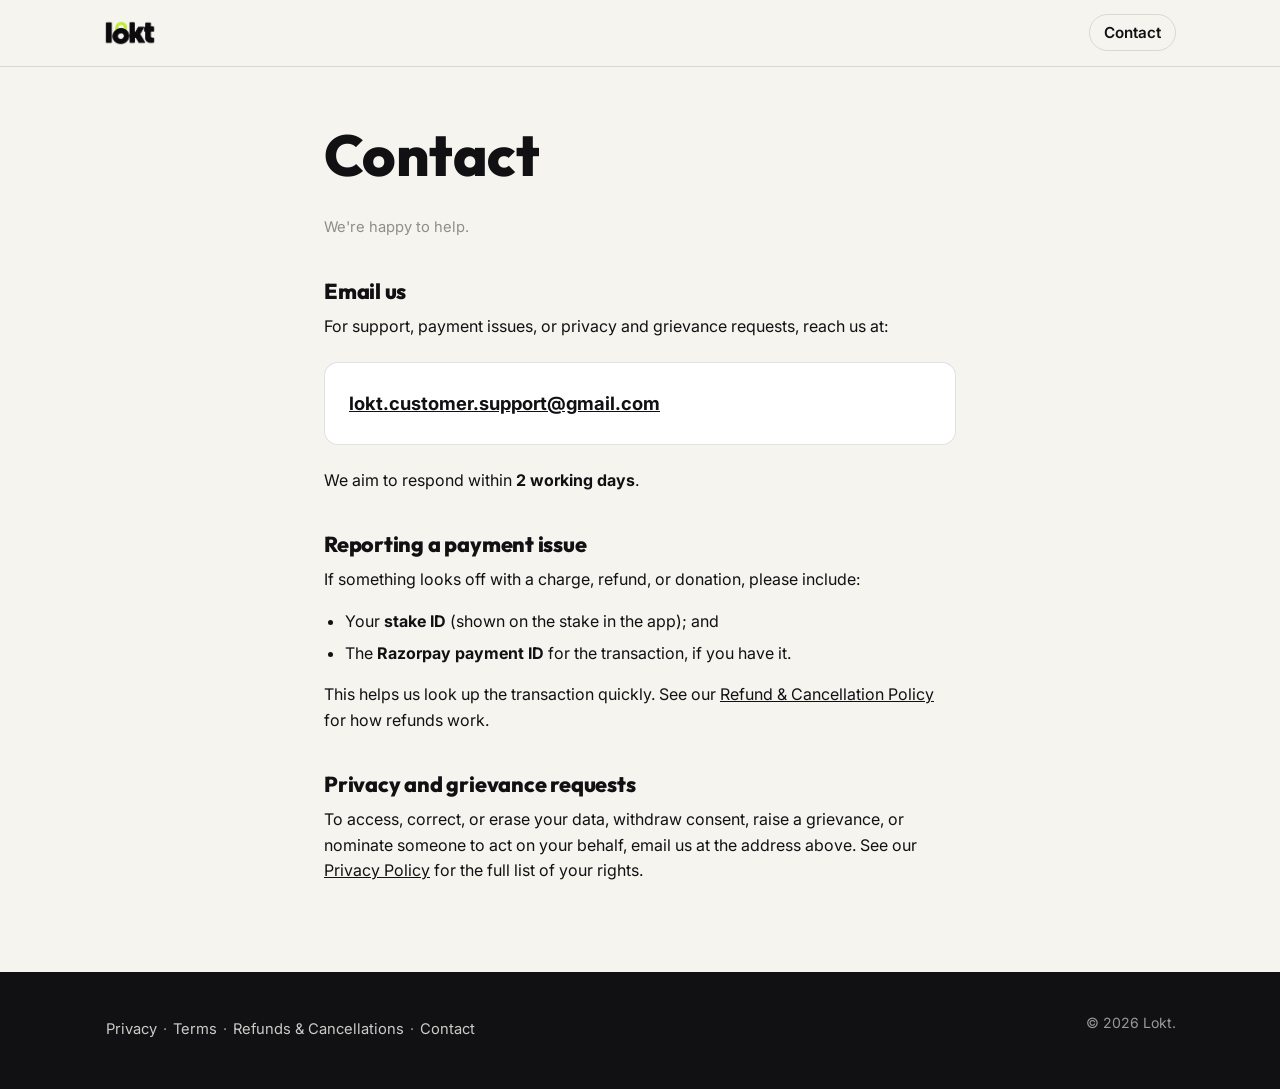
==== contact/index.html @ 2663ec95 "feat: lokt.in static site (home, privacy, terms, refund, contact) Co-Authored-By: Claude Opus 5 (1M " ====
<!doctype html>
<html lang="en-IN">
<head>
<meta charset="utf-8">
<meta name="viewport" content="width=device-width, initial-scale=1">
<title>Contact — Lokt</title>
<meta name="description" content="Get in touch with Lokt for support, payment issues, or privacy and grievance requests. We respond within 2 working days.">
<link rel="canonical" href="https://lokt.in/contact/">
<meta property="og:type" content="website">
<meta property="og:title" content="Contact — Lokt">
<meta property="og:description" content="Get in touch with Lokt for support, payment issues, or privacy requests.">
<meta property="og:url" content="https://lokt.in/contact/">
<meta property="og:image" content="https://lokt.in/assets/apple-touch-icon-180.png">
<meta name="twitter:card" content="summary">
<link rel="icon" type="image/png" sizes="32x32" href="/assets/favicon-32.png">
<link rel="apple-touch-icon" sizes="180x180" href="/assets/apple-touch-icon-180.png">
<link rel="preconnect" href="https://fonts.googleapis.com">
<link rel="preconnect" href="https://fonts.gstatic.com" crossorigin>
<link href="https://fonts.googleapis.com/css2?family=Inter:wght@400;500;600;700&family=Outfit:wght@700;800&display=swap" rel="stylesheet">
<link rel="stylesheet" href="/assets/style.css">
</head>
<body>

<header class="site-header">
  <div class="wrap">
    <a href="/" class="logo" aria-label="Lokt home"><img src="/assets/lokt-wordmark-black.png" alt="Lokt"></a>
    <nav aria-label="Primary">
      <a href="/contact/">Contact</a>
    </nav>
  </div>
</header>

<main class="legal-main">
  <div class="wrap-narrow">
    <h1>Contact</h1>
    <p class="updated">We're happy to help.</p>

    <!-- TODO(legal): operator legal name + registered address + grievance officer -->
    <section id="email">
      <h2>Email us</h2>
      <p>For support, payment issues, or privacy and grievance requests, reach us at:</p>
      <p class="info-card"><a class="contact-email" href="mailto:lokt.customer.support@gmail.com">lokt.customer.support@gmail.com</a></p>
      <p>We aim to respond within <strong>2 working days</strong>.</p>
    </section>

    <section id="payment-issues">
      <h2>Reporting a payment issue</h2>
      <p>If something looks off with a charge, refund, or donation, please include:</p>
      <ul>
        <li>Your <strong>stake ID</strong> (shown on the stake in the app); and</li>
        <li>The <strong>Razorpay payment ID</strong> for the transaction, if you have it.</li>
      </ul>
      <p>This helps us look up the transaction quickly. See our <a href="/refund/">Refund &amp; Cancellation Policy</a> for how refunds work.</p>
    </section>

    <section id="privacy-requests">
      <h2>Privacy and grievance requests</h2>
      <p>To access, correct, or erase your data, withdraw consent, raise a grievance, or nominate someone to act on your behalf, email us at the address above. See our <a href="/privacy/">Privacy Policy</a> for the full list of your rights.</p>
    </section>

  </div>
</main>

<footer class="site-footer">
  <div class="wrap">
    <div class="footer-links">
      <a href="/privacy/">Privacy</a><span class="sep">·</span>
      <a href="/terms/">Terms</a><span class="sep">·</span>
      <a href="/refund/">Refunds &amp; Cancellations</a><span class="sep">·</span>
      <a href="/contact/">Contact</a>
    </div>
    <p class="footer-copy">© 2026 Lokt.</p>
  </div>
</footer>

</body>
</html>
---- assets/style.css ----
/* Lokt — shared stylesheet */

:root {
  --ink: #111114;
  --paper: #F6F4EE;
  --lime: #C8FF2E;
  --ink-80: rgba(17, 17, 20, 0.8);
  --ink-65: rgba(17, 17, 20, 0.65);
  --ink-45: rgba(17, 17, 20, 0.45);
  --ink-12: rgba(17, 17, 20, 0.12);
  --paper-80: rgba(246, 244, 238, 0.82);
  --paper-60: rgba(246, 244, 238, 0.6);
  --paper-15: rgba(246, 244, 238, 0.15);
  --max-w: 1120px;
  --content-w: 68ch;
  --radius-lg: 20px;
  --radius-md: 14px;
  --radius-sm: 8px;
}

* { box-sizing: border-box; }

html { -webkit-text-size-adjust: 100%; }

body {
  margin: 0;
  background: var(--paper);
  color: var(--ink);
  font-family: "Inter", -apple-system, BlinkMacSystemFont, "Segoe UI", sans-serif;
  font-size: 16px;
  line-height: 1.6;
  -webkit-font-smoothing: antialiased;
  overflow-x: hidden;
}

img { max-width: 100%; display: block; }

a { color: inherit; }

h1, h2, h3, h4 {
  font-family: "Outfit", "Inter", sans-serif;
  font-weight: 800;
  line-height: 1.12;
  letter-spacing: -0.01em;
  margin: 0 0 0.5em;
}

h1 { font-size: clamp(2.2rem, 6vw, 3.6rem); }
h2 { font-size: clamp(1.6rem, 4vw, 2.4rem); }
h3 { font-size: 1.15rem; }

p { margin: 0 0 1em; }

.wrap {
  max-width: var(--max-w);
  margin: 0 auto;
  padding: 0 24px;
}

.wrap-narrow {
  max-width: 760px;
  margin: 0 auto;
  padding: 0 24px;
}

.lime { color: var(--ink); background: var(--lime); padding: 0 0.12em; border-radius: 0.15em; white-space: nowrap; }

/* ---------- header ---------- */

.site-header {
  padding: 20px 0;
  border-bottom: 1px solid var(--ink-12);
}

.site-header.dark {
  background: var(--ink);
  border-bottom: 1px solid var(--paper-15);
}

.site-header .wrap {
  display: flex;
  align-items: center;
  justify-content: space-between;
  gap: 16px;
}

.site-header .logo img { height: 26px; width: auto; }

.site-header nav a {
  text-decoration: none;
  font-weight: 600;
  font-size: 0.95rem;
  padding: 8px 14px;
  border-radius: 999px;
  border: 1px solid var(--ink-12);
}

.site-header.dark nav a { border-color: var(--paper-15); color: var(--paper); }

.site-header nav a:hover { background: var(--ink); color: var(--paper); }

.site-header.dark nav a:hover { background: var(--paper); color: var(--ink); }

/* ---------- buttons ---------- */

.btn {
  display: inline-block;
  text-decoration: none;
  font-weight: 700;
  font-size: 1rem;
  padding: 14px 26px;
  border-radius: 999px;
  border: 2px solid transparent;
}

.btn-lime { background: var(--lime); color: var(--ink); }
.btn-lime:hover { opacity: 0.88; }

.btn-outline { border-color: var(--paper-15); color: var(--paper); }
.btn-outline:hover { background: var(--paper-15); }

.cta-row { display: flex; flex-wrap: wrap; gap: 14px; margin-top: 28px; }

/* ---------- hero ---------- */

.hero {
  background: var(--ink);
  color: var(--paper);
  padding: 72px 0 88px;
}

.hero .eyebrow {
  display: inline-block;
  font-weight: 700;
  font-size: 0.82rem;
  letter-spacing: 0.08em;
  text-transform: uppercase;
  color: var(--lime);
  border: 1px solid var(--paper-15);
  border-radius: 999px;
  padding: 6px 14px;
  margin-bottom: 22px;
}

.hero h1 { color: var(--paper); max-width: 14ch; }

.hero .sub {
  max-width: 52ch;
  font-size: 1.15rem;
  color: var(--paper-80);
}

/* ---------- generic sections ---------- */

section { padding: 64px 0; }

section > .wrap > h2,
section > .wrap-narrow > h2 { text-align: left; }

.why { background: var(--ink); color: var(--paper); }
.why h2 { color: var(--paper); }
.why p { color: var(--paper-80); font-size: 1.1rem; }

/* ---------- how it works ---------- */

.steps {
  list-style: none;
  margin: 32px 0 0;
  padding: 0;
  display: grid;
  grid-template-columns: repeat(4, 1fr);
  gap: 20px;
}

.steps li {
  background: #fff;
  border: 1px solid var(--ink-12);
  border-radius: var(--radius-md);
  padding: 24px 20px;
}

.steps .num {
  display: inline-flex;
  align-items: center;
  justify-content: center;
  width: 34px;
  height: 34px;
  border-radius: 50%;
  background: var(--lime);
  color: var(--ink);
  font-family: "Outfit", sans-serif;
  font-weight: 800;
  margin-bottom: 14px;
}

.steps h3 { margin-bottom: 8px; }
.steps p { margin: 0; color: var(--ink-65); font-size: 0.96rem; }

/* ---------- pricing ---------- */

.pricing .lead { color: var(--ink-65); font-size: 1.1rem; margin-bottom: 32px; }

.pricing-grid {
  display: grid;
  grid-template-columns: repeat(3, 1fr);
  gap: 20px;
  margin-bottom: 36px;
}

.price-card {
  background: #fff;
  border: 1px solid var(--ink-12);
  border-radius: var(--radius-md);
  padding: 26px;
}

.price-card h3 { color: var(--ink-65); font-size: 0.95rem; text-transform: uppercase; letter-spacing: 0.03em; }
.price-card .big { font-family: "Outfit", sans-serif; font-weight: 800; font-size: 2rem; margin: 6px 0 10px; }
.price-card p:last-child { margin-bottom: 0; color: var(--ink-65); font-size: 0.95rem; }

.worked-example {
  background: var(--ink);
  color: var(--paper);
  border-radius: var(--radius-lg);
  padding: 32px;
}

.worked-example h3 { color: var(--paper); margin-bottom: 12px; }
.worked-example p { color: var(--paper-80); }
.worked-example ul { color: var(--paper-80); padding-left: 1.2em; margin: 0; }
.worked-example li { margin-bottom: 8px; }
.worked-example li:last-child { margin-bottom: 0; }

/* ---------- FAQ ---------- */

.faq details {
  border-bottom: 1px solid var(--ink-12);
  padding: 18px 0;
}

.faq summary {
  cursor: pointer;
  font-weight: 700;
  font-size: 1.05rem;
  list-style: none;
  position: relative;
  padding-right: 28px;
}

.faq summary::-webkit-details-marker { display: none; }

.faq summary::after {
  content: "+";
  position: absolute;
  right: 0;
  top: 0;
  font-family: "Outfit", sans-serif;
  font-weight: 800;
  color: var(--ink-45);
}

.faq details[open] summary::after { content: "\2212"; }

.faq details p { margin-top: 12px; color: var(--ink-65); }

/* ---------- coming soon band ---------- */

.coming-soon-band {
  background: var(--lime);
  text-align: center;
}

.coming-soon-band h2 { margin-bottom: 8px; }
.coming-soon-band p { color: var(--ink-65); margin: 0; }
.coming-soon-band a { text-decoration: underline; font-weight: 700; }

/* ---------- footer ---------- */

.site-footer {
  background: var(--ink);
  color: var(--paper-80);
  padding: 40px 0;
}

.site-footer .wrap {
  display: flex;
  flex-wrap: wrap;
  align-items: center;
  justify-content: space-between;
  gap: 16px;
}

.footer-links { display: flex; flex-wrap: wrap; gap: 6px 4px; align-items: center; font-size: 0.92rem; }
.footer-links a { text-decoration: none; padding: 4px 2px; }
.footer-links a:hover { text-decoration: underline; }
.footer-links .sep { color: var(--paper-60); }

.footer-copy { font-size: 0.88rem; color: var(--paper-60); }

/* ---------- legal pages ---------- */

.legal-main { padding: 56px 0 72px; }
.legal-main section { padding: 0; }

.legal-main .wrap-narrow { max-width: var(--content-w); }

.legal-main .updated {
  color: var(--ink-45);
  font-size: 0.92rem;
  margin-bottom: 2.2em;
}

.legal-main h2 {
  margin-top: 1.8em;
  font-size: 1.35rem;
}

.legal-main h3 {
  margin-top: 1.4em;
  font-size: 1.02rem;
}

.legal-main ul, .legal-main ol { padding-left: 1.3em; }
.legal-main li { margin-bottom: 0.4em; }

.legal-main a { text-decoration: underline; }

.legal-main strong { font-weight: 700; }

.legal-toc {
  background: #fff;
  border: 1px solid var(--ink-12);
  border-radius: var(--radius-md);
  padding: 20px 24px;
  margin-bottom: 2.4em;
}

.legal-toc h2 { font-size: 0.95rem; text-transform: uppercase; letter-spacing: 0.04em; margin-bottom: 0.6em; }
.legal-toc ol { margin: 0; padding-left: 1.2em; columns: 1; }
.legal-toc a { text-decoration: none; }
.legal-toc a:hover { text-decoration: underline; }

.info-card {
  background: #fff;
  border: 1px solid var(--ink-12);
  border-radius: var(--radius-md);
  padding: 22px 24px;
  margin: 1.4em 0;
}

.contact-email {
  display: inline-block;
  font-weight: 700;
  font-size: 1.15rem;
  padding: 4px 0;
}

/* ---------- 404 ---------- */

.not-found {
  background: var(--ink);
  color: var(--paper);
  min-height: 60vh;
  display: flex;
  align-items: center;
}

.not-found .wrap-narrow { text-align: center; }
.not-found h1 { color: var(--paper); }
.not-found p { color: var(--paper-80); font-size: 1.1rem; }

/* ---------- responsive ---------- */

@media (max-width: 900px) {
  .steps { grid-template-columns: repeat(2, 1fr); }
  .pricing-grid { grid-template-columns: 1fr; }
}

@media (max-width: 560px) {
  .steps { grid-template-columns: 1fr; }
  .site-header .logo img { height: 22px; }
  .site-header nav a { padding: 7px 12px; font-size: 0.88rem; }
  .hero { padding: 52px 0 64px; }
  section { padding: 48px 0; }
  .site-footer .wrap { flex-direction: column; align-items: flex-start; }
}
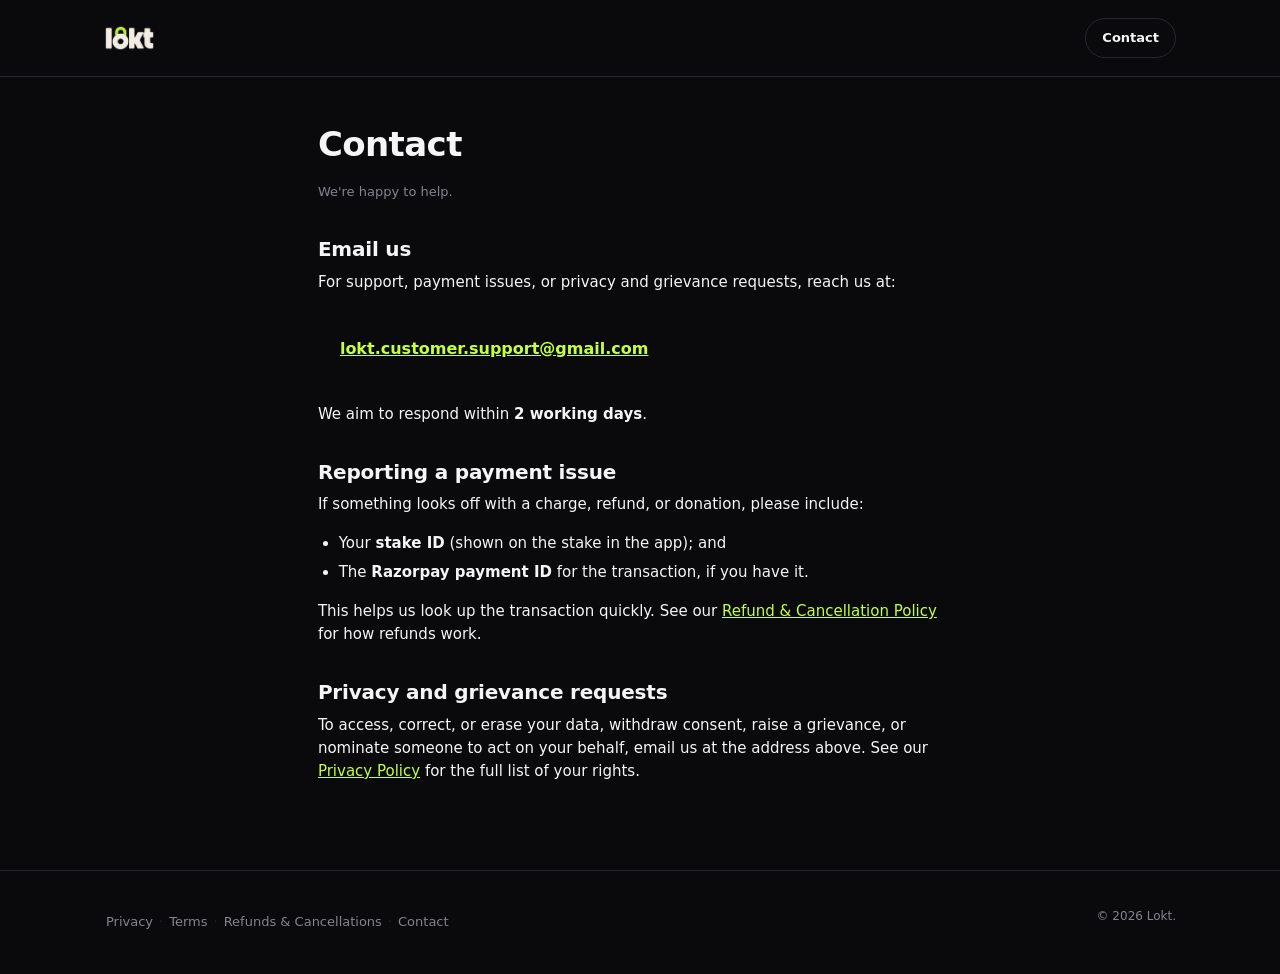
==== commit 51393ef4: "Restyle the site to the app's design language; remove banned vocabulary Dark palette, type scale, sp" ====
--- a/contact/index.html
+++ b/contact/index.html
@@ -3,6 +3,7 @@
 <head>
 <meta charset="utf-8">
 <meta name="viewport" content="width=device-width, initial-scale=1">
+<meta name="theme-color" content="#0A0A0C">
 <title>Contact — Lokt</title>
 <meta name="description" content="Get in touch with Lokt for support, payment issues, or privacy and grievance requests. We respond within 2 working days.">
 <link rel="canonical" href="https://lokt.in/contact/">
@@ -14,16 +15,13 @@
 <meta name="twitter:card" content="summary">
 <link rel="icon" type="image/png" sizes="32x32" href="/assets/favicon-32.png">
 <link rel="apple-touch-icon" sizes="180x180" href="/assets/apple-touch-icon-180.png">
-<link rel="preconnect" href="https://fonts.googleapis.com">
-<link rel="preconnect" href="https://fonts.gstatic.com" crossorigin>
-<link href="https://fonts.googleapis.com/css2?family=Inter:wght@400;500;600;700&family=Outfit:wght@700;800&display=swap" rel="stylesheet">
 <link rel="stylesheet" href="/assets/style.css">
 </head>
 <body>
 
 <header class="site-header">
   <div class="wrap">
-    <a href="/" class="logo" aria-label="Lokt home"><img src="/assets/lokt-wordmark-black.png" alt="Lokt"></a>
+    <a href="/" class="logo" aria-label="Lokt home"><img class="logo-img" src="/assets/lokt-wordmark-white.png" alt="Lokt"></a>
     <nav aria-label="Primary">
       <a href="/contact/">Contact</a>
     </nav>
--- a/assets/style.css
+++ b/assets/style.css
@@ -1,80 +1,135 @@
-/* Lokt — shared stylesheet */
+/* Lokt — shared stylesheet
+   Dark-only, matches the app's tokens in stake/app/src/theme.ts and the
+   LOKT-DESIGN-BRIEF.md palette / type scale. System fonts only, no build step. */
 
 :root {
-  --ink: #111114;
-  --paper: #F6F4EE;
-  --lime: #C8FF2E;
-  --ink-80: rgba(17, 17, 20, 0.8);
-  --ink-65: rgba(17, 17, 20, 0.65);
-  --ink-45: rgba(17, 17, 20, 0.45);
-  --ink-12: rgba(17, 17, 20, 0.12);
-  --paper-80: rgba(246, 244, 238, 0.82);
-  --paper-60: rgba(246, 244, 238, 0.6);
-  --paper-15: rgba(246, 244, 238, 0.15);
+  --bg: #0A0A0C;
+  --card: #16161B;
+  --surface: #1C1C22;
+  --border: #26262E;
+  --text: #F5F5F7;
+  --muted: #84848E;
+  --accent: #C6FF3D;
+  --accent-hover: #D9FF7A;
+  --accent-text: #0A0A0C;
+  --success: #4ADE80;
+  --danger: #FF5C6C;
+  --warning: #FFC94D;
+
+  --font: system-ui, -apple-system, "Segoe UI", Roboto, "Helvetica Neue", Arial, sans-serif;
+
+  /* spacing scale: 4 / 8 / 16 / 24 / 32 */
+  --sp-1: 4px;
+  --sp-2: 8px;
+  --sp-3: 16px;
+  --sp-4: 24px;
+  --sp-5: 32px;
+
+  /* radii: 10 / 16 / 28, pill 999 */
+  --r-s: 10px;
+  --r-m: 16px;
+  --r-l: 28px;
+  --r-pill: 999px;
+
   --max-w: 1120px;
   --content-w: 68ch;
-  --radius-lg: 20px;
-  --radius-md: 14px;
-  --radius-sm: 8px;
+  --gutter: 16px;
 }
 
 * { box-sizing: border-box; }
 
-html { -webkit-text-size-adjust: 100%; }
+html { -webkit-text-size-adjust: 100%; color-scheme: dark; max-width: 100%; overflow-x: hidden; }
 
 body {
   margin: 0;
-  background: var(--paper);
-  color: var(--ink);
-  font-family: "Inter", -apple-system, BlinkMacSystemFont, "Segoe UI", sans-serif;
-  font-size: 16px;
-  line-height: 1.6;
+  background: var(--bg);
+  color: var(--text);
+  font-family: var(--font);
+  font-size: 15px;
+  line-height: 1.55;
   -webkit-font-smoothing: antialiased;
+  max-width: 100%;
   overflow-x: hidden;
 }
 
 img { max-width: 100%; display: block; }
 
-a { color: inherit; }
+a { color: var(--accent); text-decoration: none; }
+a:hover { color: var(--accent-hover); }
+
+::selection { background: rgba(198, 255, 61, 0.28); color: var(--text); }
+
+:focus-visible {
+  outline: 2px solid var(--accent);
+  outline-offset: 2px;
+  border-radius: 4px;
+}
 
 h1, h2, h3, h4 {
-  font-family: "Outfit", "Inter", sans-serif;
-  font-weight: 800;
-  line-height: 1.12;
-  letter-spacing: -0.01em;
+  font-family: var(--font);
+  font-weight: 900;
+  line-height: 1.08;
   margin: 0 0 0.5em;
-}
-
-h1 { font-size: clamp(2.2rem, 6vw, 3.6rem); }
-h2 { font-size: clamp(1.6rem, 4vw, 2.4rem); }
-h3 { font-size: 1.15rem; }
-
-p { margin: 0 0 1em; }
+  color: var(--text);
+}
+
+p { margin: 0 0 1em; color: var(--text); }
 
 .wrap {
   max-width: var(--max-w);
   margin: 0 auto;
-  padding: 0 24px;
+  padding: 0 var(--gutter);
 }
 
 .wrap-narrow {
   max-width: 760px;
   margin: 0 auto;
-  padding: 0 24px;
-}
-
-.lime { color: var(--ink); background: var(--lime); padding: 0 0.12em; border-radius: 0.15em; white-space: nowrap; }
+  padding: 0 var(--gutter);
+}
+
+/* ---------- type scale ---------- */
+/* eyebrow / label: 11-12 / 800 / +1.1 tracking / uppercase */
+.eyebrow {
+  display: inline-flex;
+  align-items: center;
+  gap: 7px;
+  font-size: 11px;
+  font-weight: 800;
+  letter-spacing: 0.1em;
+  text-transform: uppercase;
+  color: var(--muted);
+  margin: 0;
+}
+
+/* screen / section title: 34-36 / 38 / 900 / -0.6 */
+.title, .legal-main h1 {
+  font-size: 34px;
+  line-height: 38px;
+  font-weight: 900;
+  letter-spacing: -0.6px;
+}
+
+/* hero: 68/74/900/-3, loosened for multi-line marketing copy */
+.hero-title {
+  font-size: clamp(2.4rem, 5.6vw + 0.6rem, 4.4rem);
+  line-height: 1.04;
+  font-weight: 900;
+  letter-spacing: -0.03em;
+  margin: 0 0 var(--sp-3);
+  max-width: 15ch;
+}
+
+/* meta: 12-13 / 600 */
+.meta { font-size: 12px; font-weight: 600; color: var(--muted); }
+
+/* body: 14-15 / 20 */
+.lead { font-size: 16px; line-height: 24px; color: var(--muted); max-width: 46ch; }
 
 /* ---------- header ---------- */
 
 .site-header {
-  padding: 20px 0;
-  border-bottom: 1px solid var(--ink-12);
-}
-
-.site-header.dark {
-  background: var(--ink);
-  border-bottom: 1px solid var(--paper-15);
+  padding: 18px 0;
+  border-bottom: 1px solid var(--border);
 }
 
 .site-header .wrap {
@@ -84,167 +139,210 @@
   gap: 16px;
 }
 
-.site-header .logo img { height: 26px; width: auto; }
+.site-header .logo-img { height: 26px; width: auto; display: block; }
 
 .site-header nav a {
-  text-decoration: none;
-  font-weight: 600;
-  font-size: 0.95rem;
-  padding: 8px 14px;
-  border-radius: 999px;
-  border: 1px solid var(--ink-12);
-}
-
-.site-header.dark nav a { border-color: var(--paper-15); color: var(--paper); }
-
-.site-header nav a:hover { background: var(--ink); color: var(--paper); }
-
-.site-header.dark nav a:hover { background: var(--paper); color: var(--ink); }
-
-/* ---------- buttons ---------- */
-
-.btn {
-  display: inline-block;
+  display: inline-flex;
+  align-items: center;
   text-decoration: none;
   font-weight: 700;
-  font-size: 1rem;
-  padding: 14px 26px;
-  border-radius: 999px;
-  border: 2px solid transparent;
-}
-
-.btn-lime { background: var(--lime); color: var(--ink); }
-.btn-lime:hover { opacity: 0.88; }
-
-.btn-outline { border-color: var(--paper-15); color: var(--paper); }
-.btn-outline:hover { background: var(--paper-15); }
-
-.cta-row { display: flex; flex-wrap: wrap; gap: 14px; margin-top: 28px; }
+  font-size: 13px;
+  padding: 9px 16px;
+  border-radius: var(--r-pill);
+  border: 1px solid var(--border);
+  color: var(--text);
+}
+
+.site-header nav a:hover { background: var(--card); color: var(--text); border-color: #34343E; }
+
+/* ---------- buttons ---------- */
+
+.btn {
+  display: inline-flex;
+  align-items: center;
+  justify-content: center;
+  gap: 8px;
+  text-decoration: none;
+  font-family: var(--font);
+  font-weight: 800;
+  font-size: 15px;
+  letter-spacing: -0.1px;
+  height: 52px;
+  padding: 0 24px;
+  border-radius: var(--r-l);
+  border: 1px solid transparent;
+  cursor: pointer;
+}
+
+.btn-primary { background: var(--accent); color: var(--accent-text); }
+.btn-primary:hover { background: var(--accent-hover); color: var(--accent-text); }
+
+.btn-secondary { border-color: var(--border); color: var(--text); background: transparent; }
+.btn-secondary:hover { background: var(--card); border-color: #34343E; color: var(--text); }
+
+.cta-row { display: flex; flex-wrap: wrap; gap: var(--sp-3); margin-top: var(--sp-4); }
+
+@media (max-width: 560px) {
+  .btn { width: 100%; }
+}
+
+/* ---------- generic layout ---------- */
+
+section { padding: 64px 0; }
+section + section { border-top: 1px solid var(--border); }
+
+section > .wrap > h2.title,
+section > .wrap-narrow > h2.title { margin-bottom: var(--sp-4); }
+
+.card {
+  background: var(--card);
+  border: 1px solid var(--border);
+  border-radius: var(--r-m);
+}
 
 /* ---------- hero ---------- */
 
-.hero {
-  background: var(--ink);
-  color: var(--paper);
-  padding: 72px 0 88px;
-}
-
-.hero .eyebrow {
-  display: inline-block;
-  font-weight: 700;
-  font-size: 0.82rem;
-  letter-spacing: 0.08em;
-  text-transform: uppercase;
-  color: var(--lime);
-  border: 1px solid var(--paper-15);
-  border-radius: 999px;
-  padding: 6px 14px;
-  margin-bottom: 22px;
-}
-
-.hero h1 { color: var(--paper); max-width: 14ch; }
-
-.hero .sub {
-  max-width: 52ch;
-  font-size: 1.15rem;
-  color: var(--paper-80);
-}
-
-/* ---------- generic sections ---------- */
-
-section { padding: 64px 0; }
-
-section > .wrap > h2,
-section > .wrap-narrow > h2 { text-align: left; }
-
-.why { background: var(--ink); color: var(--paper); }
-.why h2 { color: var(--paper); }
-.why p { color: var(--paper-80); font-size: 1.1rem; }
+.hero { padding: 56px 0 64px; border-top: none; }
+.hero .wrap { display: flex; align-items: center; gap: 48px; }
+.hero-copy { flex: 1 1 480px; min-width: 0; max-width: 100%; }
+.hero-mark { flex: 0 0 auto; width: 168px; height: 168px; position: relative; display: flex; align-items: center; justify-content: center; }
+.hero-mark svg { display: block; width: 100%; height: 100%; }
+
+.hero .eyebrow { margin-bottom: var(--sp-2); }
+.hero .eyebrow svg { flex-shrink: 0; }
+
+.hero-title span.lime-word { color: var(--accent); }
+
+.proof-list { list-style: none; margin: var(--sp-4) 0 0; padding: 0; display: flex; flex-direction: column; gap: 14px; }
+.proof-list li { display: flex; align-items: flex-start; gap: 12px; font-size: 14px; line-height: 20px; font-weight: 600; }
+.proof-list svg { flex-shrink: 0; margin-top: 1px; }
+.proof-list li span { min-width: 0; }
+
+.lock-glow {
+  position: absolute;
+  inset: 6%;
+  background: radial-gradient(circle, rgba(198, 255, 61, 0.26), rgba(198, 255, 61, 0) 70%);
+  filter: blur(18px);
+  animation: glowPulse 3.6s ease-in-out infinite;
+  pointer-events: none;
+}
+
+.lock-mark { position: relative; z-index: 1; animation: lockFloat 3.6s ease-in-out infinite; }
+
+@keyframes lockFloat {
+  0%, 100% { transform: translateY(0); }
+  50% { transform: translateY(-7px); }
+}
+
+@keyframes glowPulse {
+  0%, 100% { opacity: 0.55; }
+  50% { opacity: 1; }
+}
+
+@media (prefers-reduced-motion: reduce) {
+  .lock-mark, .lock-glow { animation: none; }
+}
+
+@media (max-width: 860px) {
+  .hero .wrap { flex-direction: column-reverse; align-items: stretch; gap: var(--sp-4); }
+  .hero-copy { flex: 0 0 auto; width: 100%; }
+  .hero-mark { width: 96px; height: 96px; align-self: flex-start; flex: 0 0 auto; }
+  .hero-title { max-width: none; }
+}
+
+/* ---------- deal card (numbered rows) ---------- */
+
+.deal-card { margin-top: 0; overflow: hidden; }
+
+.deal-row { display: flex; gap: 14px; padding: 16px 20px; }
+.deal-row + .deal-row { border-top: 1px solid var(--border); margin-left: 0; }
+.deal-row .num {
+  width: 24px;
+  flex-shrink: 0;
+  font-size: 13px;
+  font-weight: 900;
+  font-variant-numeric: tabular-nums;
+  padding-top: 2px;
+}
+.deal-row .num.accent { color: var(--accent); }
+.deal-row .num.danger { color: var(--danger); }
+.deal-row .num.muted { color: var(--muted); }
+.deal-row p { flex: 1 1 auto; min-width: 0; font-size: 15px; line-height: 22px; font-weight: 600; margin: 0; }
+.deal-row .hl-success { color: var(--success); font-weight: 800; }
+.deal-row .hl-danger { color: var(--danger); font-weight: 800; }
+.deal-row strong { font-weight: 800; }
+
+.deal-note { margin-top: var(--sp-3); font-size: 13px; color: var(--muted); }
+.deal-note a { text-decoration: underline; }
 
 /* ---------- how it works ---------- */
 
 .steps {
   list-style: none;
-  margin: 32px 0 0;
+  margin: 0;
   padding: 0;
   display: grid;
   grid-template-columns: repeat(4, 1fr);
-  gap: 20px;
+  gap: var(--sp-3);
 }
 
 .steps li {
-  background: #fff;
-  border: 1px solid var(--ink-12);
-  border-radius: var(--radius-md);
-  padding: 24px 20px;
-}
-
-.steps .num {
-  display: inline-flex;
-  align-items: center;
-  justify-content: center;
-  width: 34px;
-  height: 34px;
-  border-radius: 50%;
-  background: var(--lime);
-  color: var(--ink);
-  font-family: "Outfit", sans-serif;
-  font-weight: 800;
-  margin-bottom: 14px;
-}
-
-.steps h3 { margin-bottom: 8px; }
-.steps p { margin: 0; color: var(--ink-65); font-size: 0.96rem; }
-
-/* ---------- pricing ---------- */
-
-.pricing .lead { color: var(--ink-65); font-size: 1.1rem; margin-bottom: 32px; }
-
-.pricing-grid {
+  background: var(--card);
+  border: 1px solid var(--border);
+  border-radius: var(--r-m);
+  padding: 20px;
+}
+
+.steps .step-top { display: flex; align-items: center; justify-content: space-between; margin-bottom: 14px; }
+.steps .num { font-size: 20px; font-weight: 900; letter-spacing: -0.6px; font-variant-numeric: tabular-nums; color: var(--accent); }
+.steps svg { color: var(--muted); }
+
+.steps h3 { font-size: 15px; font-weight: 800; margin: 0 0 6px; letter-spacing: -0.1px; }
+.steps p { margin: 0; color: var(--muted); font-size: 13px; line-height: 19px; }
+
+@media (max-width: 900px) {
+  .steps { grid-template-columns: repeat(2, 1fr); }
+}
+@media (max-width: 560px) {
+  .steps { grid-template-columns: 1fr; }
+}
+
+/* ---------- stat strip ---------- */
+
+.stat-strip {
   display: grid;
   grid-template-columns: repeat(3, 1fr);
-  gap: 20px;
-  margin-bottom: 36px;
-}
-
-.price-card {
-  background: #fff;
-  border: 1px solid var(--ink-12);
-  border-radius: var(--radius-md);
-  padding: 26px;
-}
-
-.price-card h3 { color: var(--ink-65); font-size: 0.95rem; text-transform: uppercase; letter-spacing: 0.03em; }
-.price-card .big { font-family: "Outfit", sans-serif; font-weight: 800; font-size: 2rem; margin: 6px 0 10px; }
-.price-card p:last-child { margin-bottom: 0; color: var(--ink-65); font-size: 0.95rem; }
-
-.worked-example {
-  background: var(--ink);
-  color: var(--paper);
-  border-radius: var(--radius-lg);
-  padding: 32px;
-}
-
-.worked-example h3 { color: var(--paper); margin-bottom: 12px; }
-.worked-example p { color: var(--paper-80); }
-.worked-example ul { color: var(--paper-80); padding-left: 1.2em; margin: 0; }
-.worked-example li { margin-bottom: 8px; }
-.worked-example li:last-child { margin-bottom: 0; }
+}
+
+.stat-strip .stat { padding: 20px; border-left: 1px solid var(--border); }
+.stat-strip .stat:first-child { border-left: none; }
+
+.stat .stat-label { display: flex; align-items: center; gap: 7px; color: var(--muted); margin-bottom: 8px; }
+.stat .stat-value { font-size: 20px; font-weight: 900; letter-spacing: -0.4px; font-variant-numeric: tabular-nums; }
+.stat .stat-sub { margin-top: 4px; font-size: 12px; font-weight: 600; color: var(--muted); }
+
+@media (max-width: 700px) {
+  .stat-strip { grid-template-columns: 1fr; }
+  .stat-strip .stat { border-left: none; border-top: 1px solid var(--border); }
+  .stat-strip .stat:first-child { border-top: none; }
+}
 
 /* ---------- FAQ ---------- */
 
 .faq details {
-  border-bottom: 1px solid var(--ink-12);
+  border-bottom: 1px solid var(--border);
   padding: 18px 0;
 }
+.faq details:first-of-type { border-top: 1px solid var(--border); }
 
 .faq summary {
   cursor: pointer;
   font-weight: 700;
-  font-size: 1.05rem;
+  font-size: 15px;
   list-style: none;
   position: relative;
   padding-right: 28px;
+  color: var(--text);
 }
 
 .faq summary::-webkit-details-marker { display: none; }
@@ -254,32 +352,39 @@
   position: absolute;
   right: 0;
   top: 0;
-  font-family: "Outfit", sans-serif;
   font-weight: 800;
-  color: var(--ink-45);
-}
-
-.faq details[open] summary::after { content: "\2212"; }
-
-.faq details p { margin-top: 12px; color: var(--ink-65); }
-
-/* ---------- coming soon band ---------- */
-
-.coming-soon-band {
-  background: var(--lime);
-  text-align: center;
-}
-
-.coming-soon-band h2 { margin-bottom: 8px; }
-.coming-soon-band p { color: var(--ink-65); margin: 0; }
-.coming-soon-band a { text-decoration: underline; font-weight: 700; }
+  font-size: 18px;
+  color: var(--muted);
+}
+
+.faq details[open] summary::after { content: "\2212"; color: var(--accent); }
+
+.faq details p { margin-top: 12px; color: var(--muted); font-size: 14px; line-height: 21px; }
+.faq details p:last-child { margin-bottom: 0; }
+
+/* ---------- contact / coming-soon band ---------- */
+
+.contact-band {
+  padding: 32px;
+  display: flex;
+  align-items: center;
+  gap: var(--sp-4);
+  justify-content: space-between;
+  flex-wrap: wrap;
+}
+
+.contact-band .band-copy { flex: 1 1 320px; min-width: 0; }
+.contact-band h2 { font-size: 22px; margin-bottom: 6px; }
+.contact-band p { color: var(--muted); margin: 0; font-size: 14px; }
+.contact-band .lock-mini { flex-shrink: 0; }
 
 /* ---------- footer ---------- */
 
 .site-footer {
-  background: var(--ink);
-  color: var(--paper-80);
-  padding: 40px 0;
+  background: var(--bg);
+  color: var(--muted);
+  padding: 36px 0;
+  border-top: 1px solid var(--border);
 }
 
 .site-footer .wrap {
@@ -290,97 +395,89 @@
   gap: 16px;
 }
 
-.footer-links { display: flex; flex-wrap: wrap; gap: 6px 4px; align-items: center; font-size: 0.92rem; }
-.footer-links a { text-decoration: none; padding: 4px 2px; }
-.footer-links a:hover { text-decoration: underline; }
-.footer-links .sep { color: var(--paper-60); }
-
-.footer-copy { font-size: 0.88rem; color: var(--paper-60); }
+.footer-links { display: flex; flex-wrap: wrap; gap: 6px 4px; align-items: center; font-size: 13px; }
+.footer-links a { text-decoration: none; padding: 4px 2px; color: var(--muted); }
+.footer-links a:hover { color: var(--text); }
+.footer-links .sep { color: var(--border); }
+
+.footer-copy { font-size: 12px; color: var(--muted); }
 
 /* ---------- legal pages ---------- */
 
-.legal-main { padding: 56px 0 72px; }
-.legal-main section { padding: 0; }
+.legal-main { padding: 48px 0 72px; }
+.legal-main section { padding: 0; border-top: none; }
 
 .legal-main .wrap-narrow { max-width: var(--content-w); }
 
 .legal-main .updated {
-  color: var(--ink-45);
-  font-size: 0.92rem;
+  color: var(--muted);
+  font-size: 13px;
   margin-bottom: 2.2em;
 }
 
 .legal-main h2 {
   margin-top: 1.8em;
-  font-size: 1.35rem;
+  font-size: 20px;
+  letter-spacing: -0.2px;
 }
 
 .legal-main h3 {
   margin-top: 1.4em;
-  font-size: 1.02rem;
-}
-
+  font-size: 15px;
+}
+
+.legal-main p, .legal-main li { font-size: 15px; line-height: 23px; color: var(--text); }
 .legal-main ul, .legal-main ol { padding-left: 1.3em; }
 .legal-main li { margin-bottom: 0.4em; }
 
 .legal-main a { text-decoration: underline; }
 
-.legal-main strong { font-weight: 700; }
+.legal-main strong { font-weight: 800; }
 
 .legal-toc {
-  background: #fff;
-  border: 1px solid var(--ink-12);
-  border-radius: var(--radius-md);
   padding: 20px 24px;
   margin-bottom: 2.4em;
 }
 
-.legal-toc h2 { font-size: 0.95rem; text-transform: uppercase; letter-spacing: 0.04em; margin-bottom: 0.6em; }
-.legal-toc ol { margin: 0; padding-left: 1.2em; columns: 1; }
-.legal-toc a { text-decoration: none; }
-.legal-toc a:hover { text-decoration: underline; }
+.legal-toc h2 { font-size: 11px; font-weight: 800; letter-spacing: 0.1em; text-transform: uppercase; margin: 0 0 0.8em; color: var(--muted); }
+.legal-toc ol { margin: 0; padding-left: 1.2em; columns: 1; font-size: 14px; }
+.legal-toc li { margin-bottom: 0.35em; }
+.legal-toc a { text-decoration: none; color: var(--text); }
+.legal-toc a:hover { color: var(--accent); }
 
 .info-card {
-  background: #fff;
-  border: 1px solid var(--ink-12);
-  border-radius: var(--radius-md);
-  padding: 22px 24px;
+  padding: 18px 22px;
   margin: 1.4em 0;
 }
 
 .contact-email {
   display: inline-block;
-  font-weight: 700;
-  font-size: 1.15rem;
+  font-weight: 800;
+  font-size: 16px;
   padding: 4px 0;
+  color: var(--accent);
 }
 
 /* ---------- 404 ---------- */
 
 .not-found {
-  background: var(--ink);
-  color: var(--paper);
-  min-height: 60vh;
+  min-height: 56vh;
   display: flex;
   align-items: center;
 }
 
 .not-found .wrap-narrow { text-align: center; }
-.not-found h1 { color: var(--paper); }
-.not-found p { color: var(--paper-80); font-size: 1.1rem; }
-
-/* ---------- responsive ---------- */
-
-@media (max-width: 900px) {
-  .steps { grid-template-columns: repeat(2, 1fr); }
-  .pricing-grid { grid-template-columns: 1fr; }
-}
-
-@media (max-width: 560px) {
-  .steps { grid-template-columns: 1fr; }
-  .site-header .logo img { height: 22px; }
-  .site-header nav a { padding: 7px 12px; font-size: 0.88rem; }
-  .hero { padding: 52px 0 64px; }
-  section { padding: 48px 0; }
-  .site-footer .wrap { flex-direction: column; align-items: flex-start; }
-}
+.not-found .eyebrow { justify-content: center; margin-bottom: var(--sp-3); }
+.not-found .cta-row { justify-content: center; }
+
+/* ---------- responsive: wider screens ---------- */
+
+@media (min-width: 640px) {
+  body { font-size: 16px; }
+  .gutter-wide { padding-left: var(--sp-4); padding-right: var(--sp-4); }
+}
+
+@media (min-width: 900px) {
+  .wrap, .wrap-narrow { padding-left: var(--sp-4); padding-right: var(--sp-4); }
+  section { padding: 88px 0; }
+}
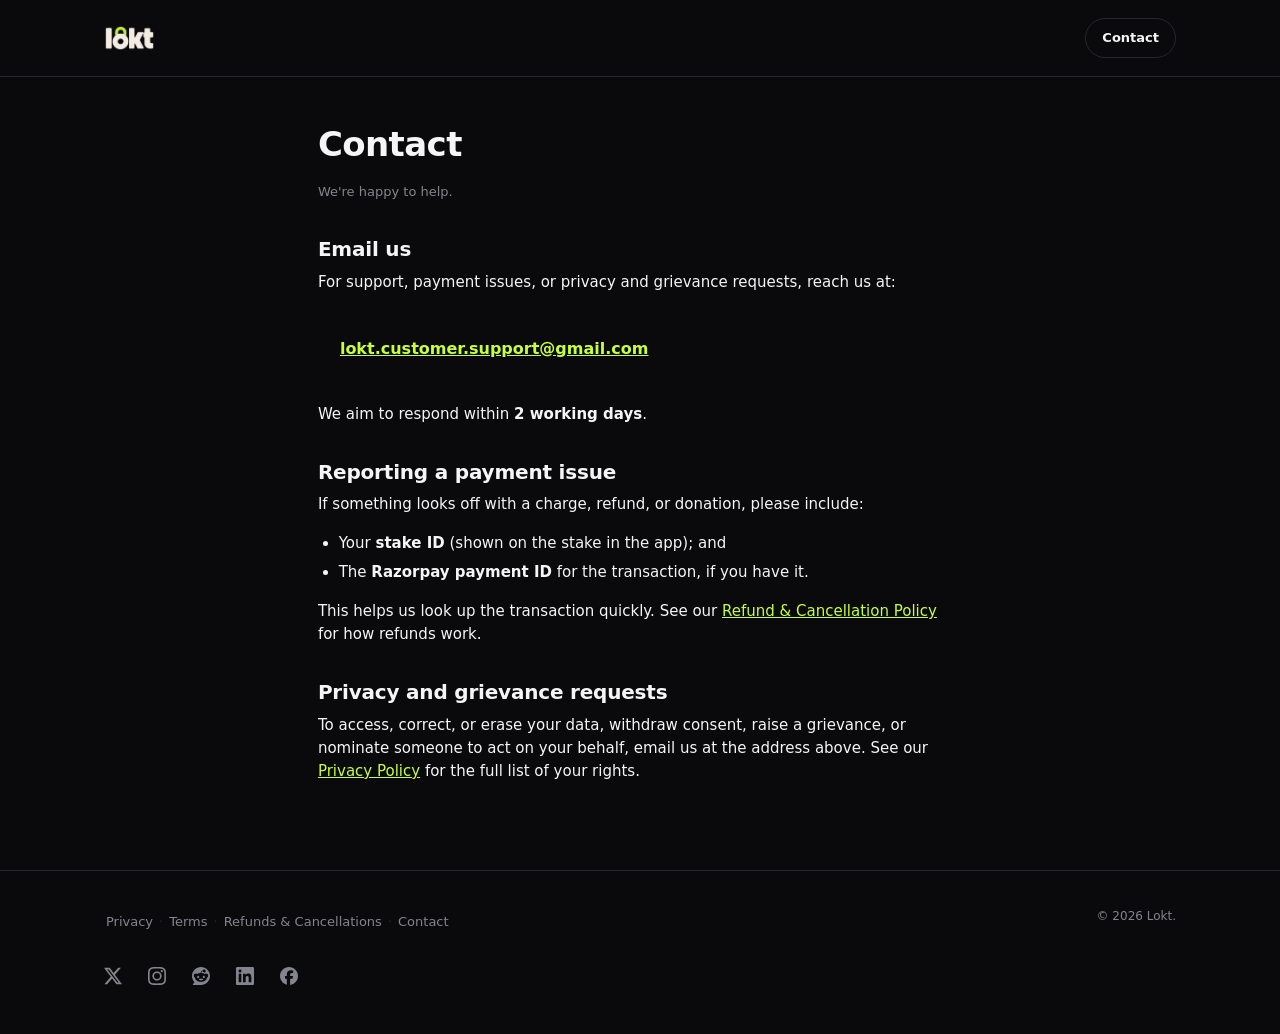
==== commit 904c5fcc: "Add social links to every page footer X, Instagram, Reddit, LinkedIn and Facebook, on all six pages " ====
--- a/contact/index.html
+++ b/contact/index.html
@@ -68,6 +68,13 @@
       <a href="/contact/">Contact</a>
     </div>
     <p class="footer-copy">© 2026 Lokt.</p>
+    <div class="footer-social">
+      <a href="https://x.com/loktdotin" target="_blank" rel="me noopener" aria-label="Lokt on X" title="Lokt on X"><svg width="18" height="18" viewBox="0 0 24 24" fill="currentColor" aria-hidden="true"><path d="M18.901 1.153h3.68l-8.04 9.19L24 22.846h-7.406l-5.8-7.584-6.638 7.584H.474l8.6-9.83L0 1.154h7.594l5.243 6.932ZM17.61 20.644h2.039L6.486 3.24H4.298Z"/></svg></a>
+      <a href="https://www.instagram.com/loktdotin/" target="_blank" rel="me noopener" aria-label="Lokt on Instagram" title="Lokt on Instagram"><svg width="18" height="18" viewBox="0 0 24 24" fill="currentColor" aria-hidden="true"><path d="M7.0301.084c-1.2768.0602-2.1487.264-2.911.5634-.7888.3075-1.4575.72-2.1228 1.3877-.6652.6677-1.075 1.3368-1.3802 2.127-.2954.7638-.4956 1.6365-.552 2.914-.0564 1.2775-.0689 1.6882-.0626 4.947.0062 3.2586.0206 3.6671.0825 4.9473.061 1.2765.264 2.1482.5635 2.9107.308.7889.72 1.4573 1.388 2.1228.6679.6655 1.3365 1.0743 2.1285 1.38.7632.295 1.6361.4961 2.9134.552 1.2773.056 1.6884.069 4.9462.0627 3.2578-.0062 3.668-.0207 4.9478-.0814 1.28-.0607 2.147-.2652 2.9098-.5633.7889-.3086 1.4578-.72 2.1228-1.3881.665-.6682 1.0745-1.3378 1.3795-2.1284.2957-.7632.4966-1.636.552-2.9124.056-1.2809.0692-1.6898.063-4.948-.0063-3.2583-.021-3.6668-.0817-4.9465-.0607-1.2797-.264-2.1487-.5633-2.9117-.3084-.7889-.72-1.4568-1.3876-2.1228C21.2982 1.33 20.628.9208 19.8378.6165 19.074.321 18.2017.1197 16.9244.0645 15.6471.0093 15.236-.005 11.977.0014 8.718.0076 8.31.0215 7.0301.0839m.1402 21.6932c-1.17-.0509-1.8053-.2453-2.2287-.408-.5606-.216-.96-.4771-1.3819-.895-.422-.4178-.6811-.8186-.9-1.378-.1644-.4234-.3624-1.058-.4171-2.228-.0595-1.2645-.072-1.6442-.079-4.848-.007-3.2037.0053-3.583.0607-4.848.05-1.169.2456-1.805.408-2.2282.216-.5613.4762-.96.895-1.3816.4188-.4217.8184-.6814 1.3783-.9003.423-.1651 1.0575-.3614 2.227-.4171 1.2655-.06 1.6447-.072 4.848-.079 3.2033-.007 3.5835.005 4.8495.0608 1.169.0508 1.8053.2445 2.228.408.5608.216.96.4754 1.3816.895.4217.4194.6816.8176.9005 1.3787.1653.4217.3617 1.056.4169 2.2263.0602 1.2655.0739 1.645.0796 4.848.0058 3.203-.0055 3.5834-.061 4.848-.051 1.17-.245 1.8055-.408 2.2294-.216.5604-.4763.96-.8954 1.3814-.419.4215-.8181.6811-1.3783.9-.4224.1649-1.0577.3617-2.2262.4174-1.2656.0595-1.6448.072-4.8493.079-3.2045.007-3.5825-.006-4.848-.0608M16.953 5.5864A1.44 1.44 0 1 0 18.39 4.144a1.44 1.44 0 0 0-1.437 1.4424M5.8385 12.012c.0067 3.4032 2.7706 6.1557 6.173 6.1493 3.4026-.0065 6.157-2.7701 6.1506-6.1733-.0065-3.4032-2.771-6.1565-6.174-6.1498-3.403.0067-6.156 2.771-6.1496 6.1738M8 12.0077a4 4 0 1 1 4.008 3.9921A3.9996 3.9996 0 0 1 8 12.0077"/></svg></a>
+      <a href="https://www.reddit.com/user/loktdotin/" target="_blank" rel="me noopener" aria-label="Lokt on Reddit" title="Lokt on Reddit"><svg width="18" height="18" viewBox="0 0 24 24" fill="currentColor" aria-hidden="true"><path d="M12 0C5.373 0 0 5.373 0 12c0 3.314 1.343 6.314 3.515 8.485l-2.286 2.286C.775 23.225 1.097 24 1.738 24H12c6.627 0 12-5.373 12-12S18.627 0 12 0Zm4.388 3.199c1.104 0 1.999.895 1.999 1.999 0 1.105-.895 2-1.999 2-.946 0-1.739-.657-1.947-1.539v.002c-1.147.162-2.032 1.15-2.032 2.341v.007c1.776.067 3.4.567 4.686 1.363.473-.363 1.064-.58 1.707-.58 1.547 0 2.802 1.254 2.802 2.802 0 1.117-.655 2.081-1.601 2.531-.088 3.256-3.637 5.876-7.997 5.876-4.361 0-7.905-2.617-7.998-5.87-.954-.447-1.614-1.415-1.614-2.538 0-1.548 1.255-2.802 2.803-2.802.645 0 1.239.218 1.712.585 1.275-.79 2.881-1.291 4.64-1.365v-.01c0-1.663 1.263-3.034 2.88-3.207.188-.911.993-1.595 1.959-1.595Zm-8.085 8.376c-.784 0-1.459.78-1.506 1.797-.047 1.016.64 1.429 1.426 1.429.786 0 1.371-.369 1.418-1.385.047-1.017-.553-1.841-1.338-1.841Zm7.406 0c-.786 0-1.385.824-1.338 1.841.047 1.017.634 1.385 1.418 1.385.785 0 1.473-.413 1.426-1.429-.046-1.017-.721-1.797-1.506-1.797Zm-3.703 4.013c-.974 0-1.907.048-2.77.135-.147.015-.241.168-.183.305.483 1.154 1.622 1.964 2.953 1.964 1.33 0 2.47-.81 2.953-1.964.057-.137-.037-.29-.184-.305-.863-.087-1.795-.135-2.769-.135Z"/></svg></a>
+      <a href="https://www.linkedin.com/company/loktdotin" target="_blank" rel="me noopener" aria-label="Lokt on LinkedIn" title="Lokt on LinkedIn"><svg width="18" height="18" viewBox="0 0 24 24" fill="currentColor" aria-hidden="true"><path d="M20.447 20.452h-3.554v-5.569c0-1.328-.027-3.037-1.852-3.037-1.853 0-2.136 1.445-2.136 2.939v5.667H9.351V9h3.414v1.561h.046c.477-.9 1.637-1.85 3.37-1.85 3.601 0 4.267 2.37 4.267 5.455v6.286zM5.337 7.433c-1.144 0-2.063-.926-2.063-2.065 0-1.138.92-2.063 2.063-2.063 1.14 0 2.064.925 2.064 2.063 0 1.139-.925 2.065-2.064 2.065zm1.782 13.019H3.555V9h3.564v11.452zM22.225 0H1.771C.792 0 0 .774 0 1.729v20.542C0 23.227.792 24 1.771 24h20.451C23.2 24 24 23.227 24 22.271V1.729C24 .774 23.2 0 22.222 0h.003z"/></svg></a>
+      <a href="https://www.facebook.com/loktdotin" target="_blank" rel="me noopener" aria-label="Lokt on Facebook" title="Lokt on Facebook"><svg width="18" height="18" viewBox="0 0 24 24" fill="currentColor" aria-hidden="true"><path d="M9.101 23.691v-7.98H6.627v-3.667h2.474v-1.58c0-4.085 1.848-5.978 5.858-5.978.401 0 .955.042 1.468.103a8.68 8.68 0 0 1 1.141.195v3.325a8.623 8.623 0 0 0-.653-.036 26.805 26.805 0 0 0-.733-.009c-.707 0-1.259.096-1.675.309a1.686 1.686 0 0 0-.679.622c-.258.42-.374.995-.374 1.752v1.297h3.919l-.386 2.103-.287 1.564h-3.246v8.245C19.396 23.238 24 18.179 24 12.044c0-6.627-5.373-12-12-12s-12 5.373-12 12c0 5.628 3.874 10.35 9.101 11.647Z"/></svg></a>
+    </div>
   </div>
 </footer>
 
--- a/assets/style.css
+++ b/assets/style.css
@@ -402,6 +402,13 @@
 
 .footer-copy { font-size: 12px; color: var(--muted); }
 
+/* social row: icon-only links on their own line under the legal links.
+   44x44 tap targets; the -13px pull aligns the first glyph with the text above. */
+.footer-social { display: flex; align-items: center; flex-basis: 100%; margin-left: -13px; }
+.footer-social a { width: 44px; height: 44px; display: inline-flex; align-items: center; justify-content: center; color: var(--muted); }
+.footer-social a:hover { color: var(--text); }
+.footer-social svg { display: block; }
+
 /* ---------- legal pages ---------- */
 
 .legal-main { padding: 48px 0 72px; }
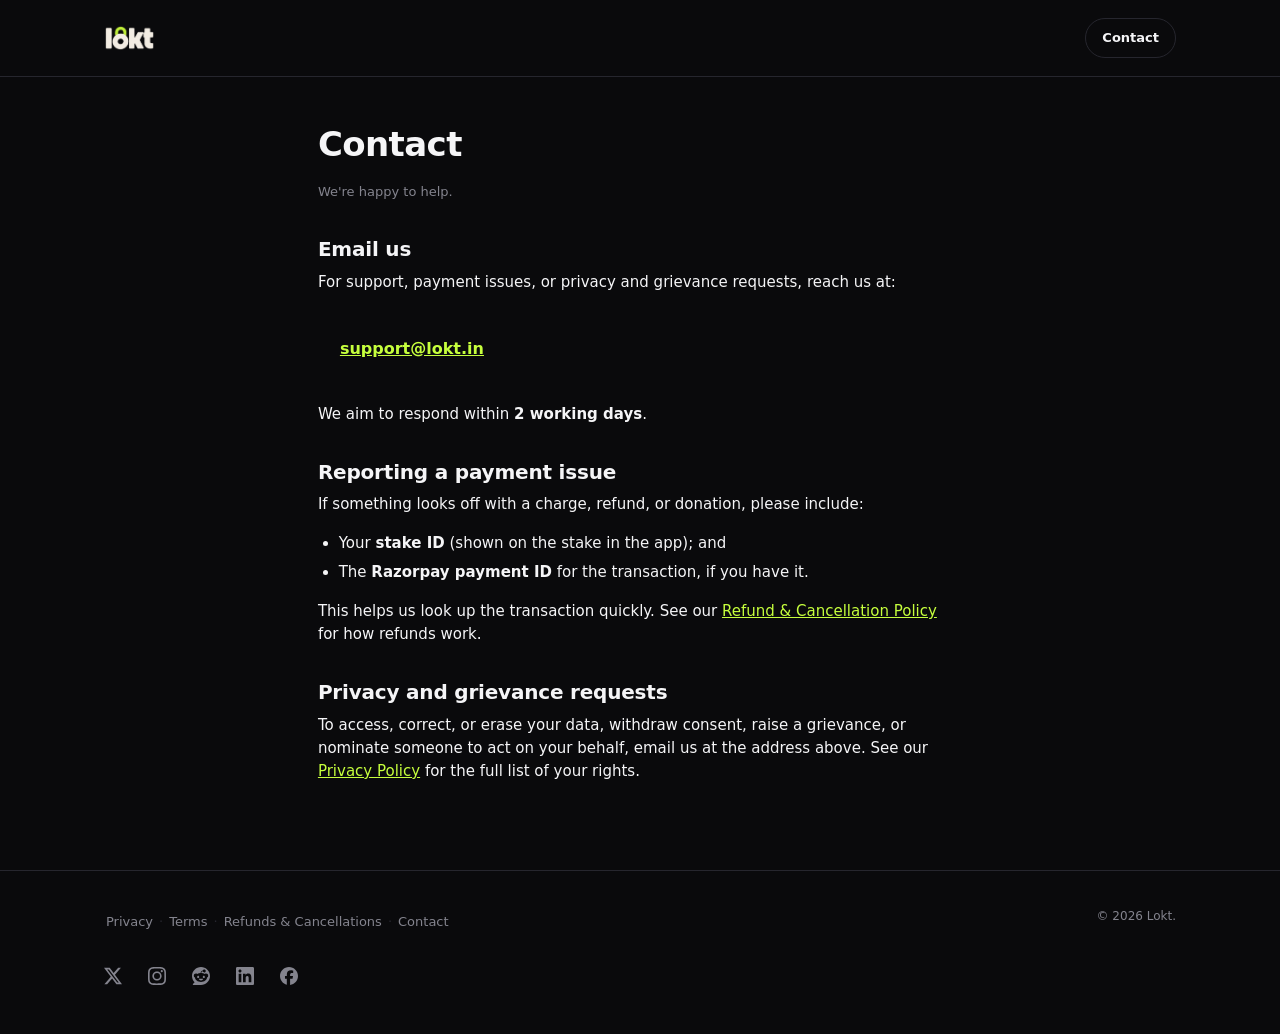
==== commit 0481678d: "Use support@lokt.in as the support address Replaces lokt.customer.support@gmail.com on the contact p" ====
--- a/contact/index.html
+++ b/contact/index.html
@@ -37,7 +37,7 @@
     <section id="email">
       <h2>Email us</h2>
       <p>For support, payment issues, or privacy and grievance requests, reach us at:</p>
-      <p class="info-card"><a class="contact-email" href="mailto:lokt.customer.support@gmail.com">lokt.customer.support@gmail.com</a></p>
+      <p class="info-card"><a class="contact-email" href="mailto:support@lokt.in">support@lokt.in</a></p>
       <p>We aim to respond within <strong>2 working days</strong>.</p>
     </section>
 
